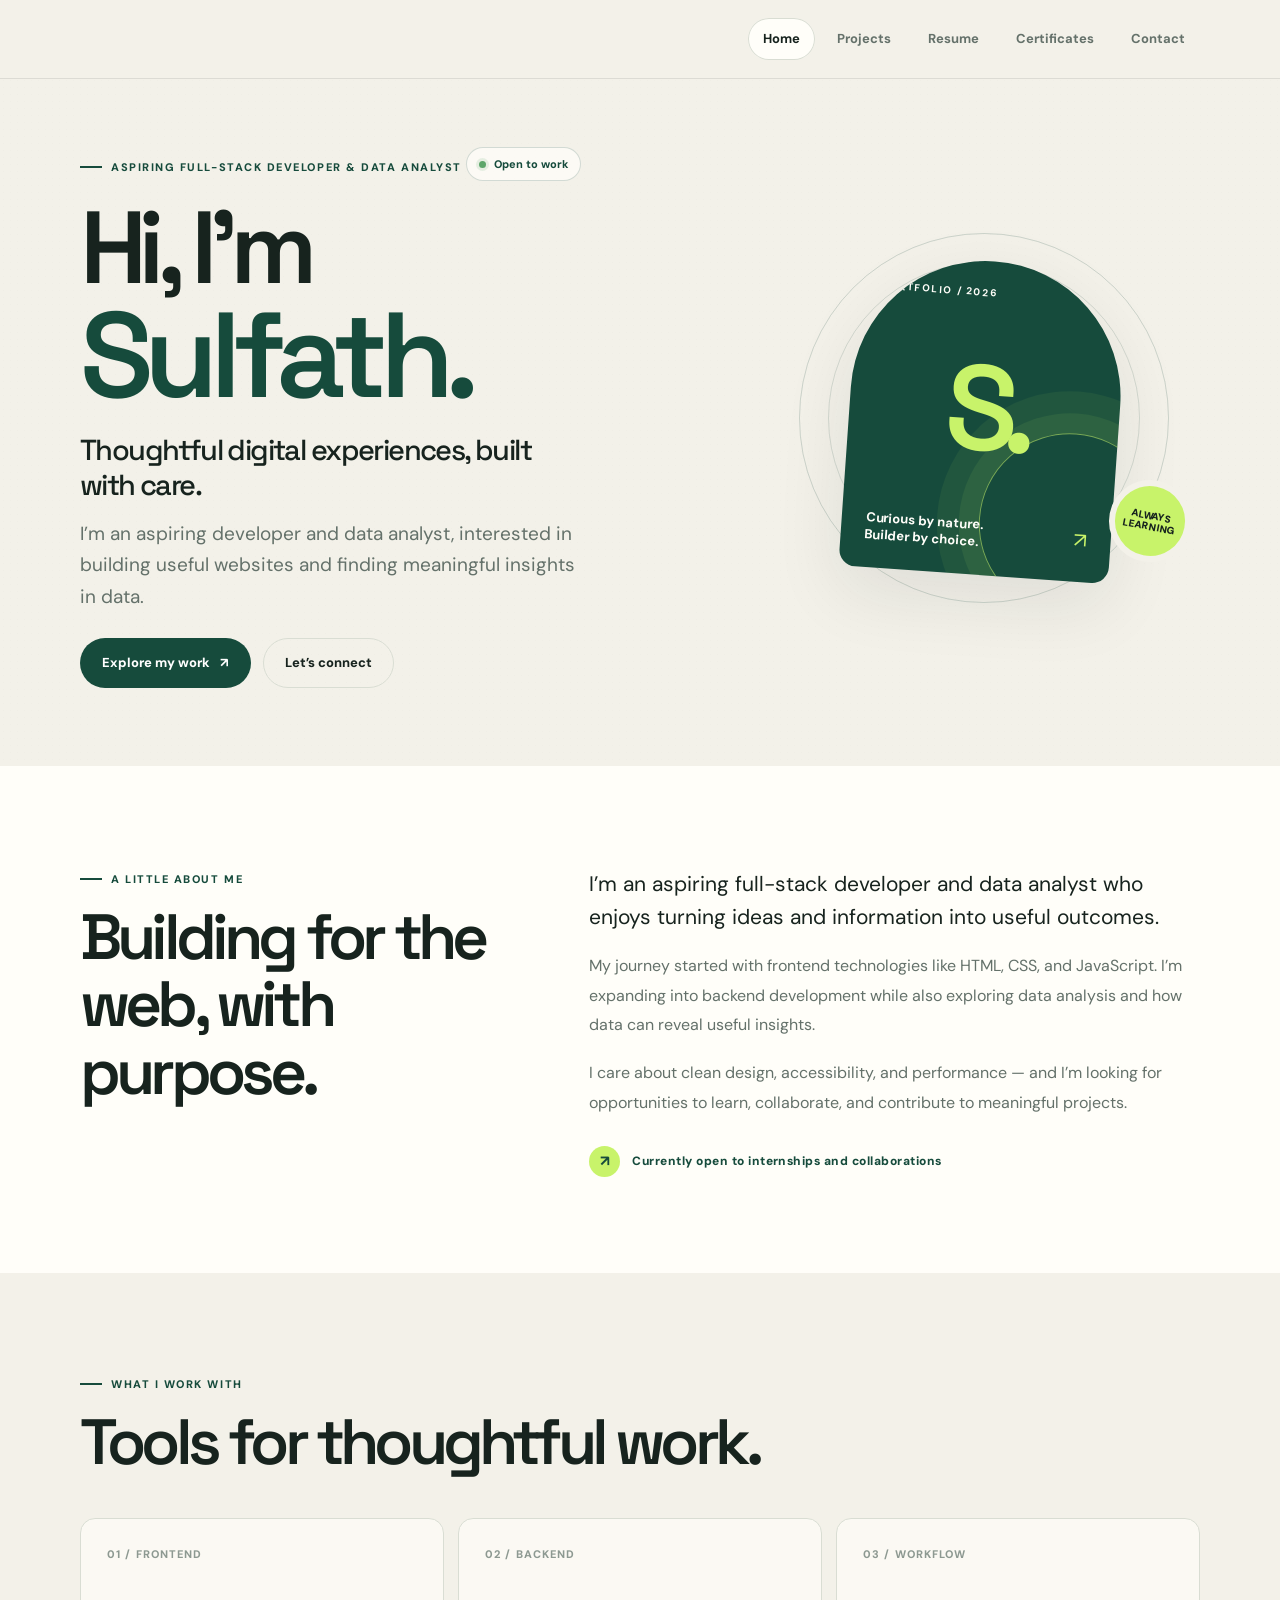
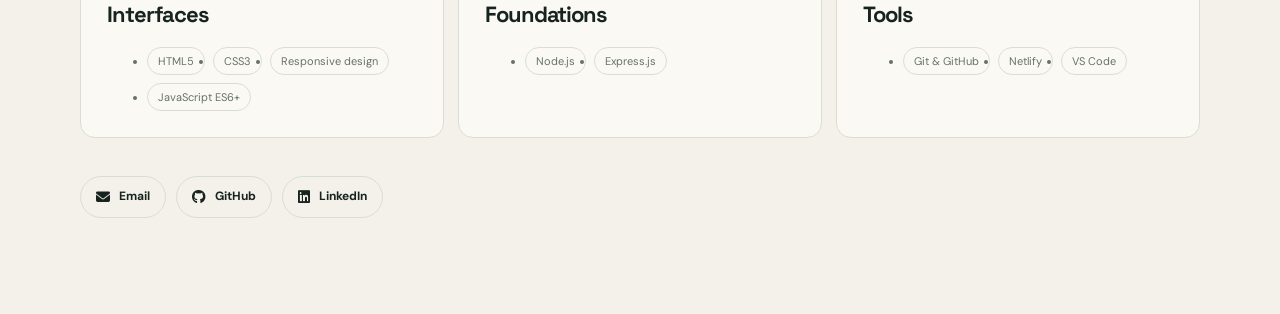
==== index.html @ 7ce67035 "Sulfath_Portfolio" ====
<!DOCTYPE html>
<html lang="en">
<head>
  <meta charset="UTF-8" />
  <meta name="viewport" content="width=device-width, initial-scale=1" />
  <title>Sulfath — Developer & Data Analyst</title>
  <meta name="description" content="Sulfath — aspiring full-stack developer and data analyst. Explore projects, skills, and contact." />
  <link rel="stylesheet" href="style.css" />
  <link rel="stylesheet" href="https://cdnjs.cloudflare.com/ajax/libs/font-awesome/6.5.0/css/all.min.css">
  <link rel="preconnect" href="https://fonts.googleapis.com" />
  <link rel="preconnect" href="https://fonts.gstatic.com" crossorigin />
  <link href="https://fonts.googleapis.com/css2?family=DM+Sans:wght@400;500;600;700;800&family=Space+Grotesk:wght@400;500;600;700&display=swap" rel="stylesheet" />
</head>
<body>
 
  <a class="skip-link" href="#main">Skip to content</a>

  
  <header class="site-header">
    <nav class="nav container" aria-label="Primary">
      <button class="nav-toggle" type="button" aria-label="Open navigation menu" aria-expanded="false" aria-controls="nav-menu">
        <span class="hamburger"></span>
      </button>
      <ul id="nav-menu" class="nav-menu">
        <li><a href="index.html">Home</a></li>
        <li><a href="project.html">Projects</a></li>
        <li><a href="resume.html">Resume</a></li>
        <li><a href="certifications.html">Certificates</a></li>
        <li><a href="contact.html">Contact</a></li>
      </ul>
    </nav>
  </header>

  <main id="main">
    <section id="hero" class="hero">
      <div class="container hero-inner">
        <div class="hero-copy">
          <p class="eyebrow fade-in">Aspiring full-stack developer & data analyst</p>
          <span class="availability-pill"><span aria-hidden="true"></span> Open to work</span>
          <h1 class="fade-in">Hi, I’m <span class="hero-name">Sulfath.</span></h1>
          <h2 class="hero-tagline">Thoughtful digital experiences, built with care.</h2>
          <p class="fade-in delay">I’m an aspiring developer and data analyst, interested in building useful websites and finding meaningful insights in data.</p>
          <div class="hero-buttons fade-in delay2">
            <a href="project.html" class="btn primary">Explore my work <span aria-hidden="true">↗</span></a>
            <a href="contact.html" class="btn outline">Let’s connect</a>
          </div>
        </div>
        <div class="hero-visual" aria-label="Sulfath P C, aspiring full-stack developer and data analyst" role="img">
          <div class="visual-orbit"></div>
          <div class="visual-core">
            <span class="visual-label">Portfolio / 2026</span>
            <span class="visual-monogram">S.</span>
            <div class="visual-bottom"><strong>Curious by nature.<br>Builder by choice.</strong><span>↗</span></div>
          </div>
          <div class="visual-sticker">Always<br>learning</div>
        </div>
      </div>
    </section>

    <section id="about" class="section">
      <div class="container about-layout">
        <div class="section-heading">
          <p class="eyebrow">A little about me</p>
          <h2>Building for the web, with purpose.</h2>
        </div>
        <div class="about-copy">
          <p>I’m an aspiring full-stack developer and data analyst who enjoys turning ideas and information into useful outcomes.</p>
          <p>My journey started with frontend technologies like HTML, CSS, and JavaScript. I’m expanding into backend development while also exploring data analysis and how data can reveal useful insights.</p>
          <p>I care about clean design, accessibility, and performance — and I’m looking for opportunities to learn, collaborate, and contribute to meaningful projects.</p>
          <div class="about-note">Currently open to internships and collaborations</div>
        </div>
      </div>
    </section>

    <section id="skills" class="section">
      <div class="container">
        <div class="section-heading">
          <p class="eyebrow">What I work with</p>
          <h2>Tools for thoughtful work.</h2>
        </div>
        <div class="skills-grid">
          <div class="skill-category">
            <span class="skill-number">01 / FRONTEND</span>
            <h3>Interfaces</h3>
            <ul><li>HTML5</li><li>CSS3</li><li>Responsive design</li><li>JavaScript ES6+</li></ul>
          </div>
          <div class="skill-category">
            <span class="skill-number">02 / BACKEND</span>
            <h3>Foundations</h3>
            <ul><li>Node.js</li><li>Express.js</li></ul>
          </div>
          <div class="skill-category">
            <span class="skill-number">03 / WORKFLOW</span>
            <h3>Tools</h3>
            <ul><li>Git & GitHub</li><li>Netlify</li><li>VS Code</li></ul>
          </div>
        </div>
        <div class="contact-links">
          <a href="mailto:sulfathsulfath31@gmail.com"><i class="fa-solid fa-envelope" aria-hidden="true"></i> Email</a>
          <a href="https://github.com/Sulfath786" target="_blank" rel="noreferrer"><i class="fa-brands fa-github" aria-hidden="true"></i> GitHub</a>
          <a href="https://www.linkedin.com/in/sulfath-p-c-835056376" target="_blank" rel="noreferrer"><i class="fa-brands fa-linkedin" aria-hidden="true"></i> LinkedIn</a>
        </div>
      </div>
    </section>

  </main>

  
  </footer>
<script src="script.js"></script>


</body>
</html>
---- style.css ----
:root {
  color-scheme: light;
  --paper: #f3f1e9;
  --surface: #fffef9;
  --ink: #17231e;
  --muted: #64716a;
  --line: #d9ddd3;
  --green: #164b3c;
  --lime: #c8f36a;
  --shadow: 0 24px 70px rgba(23, 35, 30, .09);
}

* {
  box-sizing: border-box;
}

html {
  min-height: 100%;
  scroll-behavior: smooth;
}

body {
  min-height: 100vh;
  margin: 0;
  display: flex;
  flex-direction: column;
  background: var(--paper);
  color: var(--ink);
  font-family: "DM Sans", Inter, system-ui, -apple-system, "Segoe UI", sans-serif;
  font-size: 16px;
  line-height: 1.65;
  -webkit-font-smoothing: antialiased;
}

body::before {
  position: fixed;
  z-index: -1;
  inset: 0;
  background-image: radial-gradient(rgba(23, 35, 30, .09) .65px, transparent .65px);
  background-size: 7px 7px;
  content: "";
  opacity: .14;
  pointer-events: none;
}

a {
  color: inherit;
  text-decoration: none;
}

button,
input,
textarea {
  font: inherit;
}

button,
a,
input,
textarea {
  -webkit-tap-highlight-color: transparent;
}

a:focus-visible,
button:focus-visible,
input:focus-visible,
textarea:focus-visible {
  outline: 3px solid #6b9b34;
  outline-offset: 4px;
}

[hidden] {
  display: none !important;
}

.container {
  width: min(1120px, calc(100% - 48px));
  margin: 0 auto;
}

.skip-link {
  position: fixed;
  z-index: 100;
  top: 12px;
  left: 12px;
  padding: 10px 16px;
  transform: translateY(-160%);
  border-radius: 999px;
  background: var(--lime);
  color: var(--ink);
  font-weight: 700;
}

.skip-link:focus {
  transform: translateY(0);
}

.site-header {
  position: sticky;
  z-index: 20;
  top: 0;
  border-bottom: 1px solid rgba(23, 35, 30, .1);
  background: rgba(243, 241, 233, .9);
  backdrop-filter: blur(18px);
}

.nav {
  min-height: 78px;
  display: flex;
  align-items: center;
  justify-content: flex-end;
  gap: 24px;
}

.nav-menu {
  display: flex;
  align-items: center;
  gap: 7px;
  margin: 0;
  padding: 0;
  list-style: none;
}

.nav-menu a {
  display: inline-flex;
  align-items: center;
  min-height: 42px;
  padding: 0 15px;
  border-radius: 999px;
  color: var(--muted);
  font-size: 13px;
  font-weight: 700;
  transition: background .2s ease, color .2s ease;
}

.nav-menu a:hover,
.nav-menu a.active {
  background: var(--surface);
  color: var(--ink);
}

.nav-menu a.active {
  box-shadow: inset 0 0 0 1px var(--line);
}

.nav-toggle {
  width: 44px;
  height: 44px;
  display: none;
  align-items: center;
  justify-content: center;
  border: 1px solid var(--line);
  border-radius: 50%;
  background: var(--surface);
  cursor: pointer;
}

.hamburger,
.hamburger::before,
.hamburger::after {
  width: 17px;
  height: 2px;
  display: block;
  border-radius: 2px;
  background: var(--ink);
}

.hamburger {
  position: relative;
}

.hamburger::before,
.hamburger::after {
  position: absolute;
  left: 0;
  content: "";
}

.hamburger::before {
  top: -6px;
}

.hamburger::after {
  top: 6px;
}

main {
  flex: 1;
}

.hero {
  min-height: 650px;
  display: flex;
  align-items: center;
  padding: 68px 0 78px;
}

.hero-inner {
  display: grid;
  grid-template-columns: minmax(0, 1.15fr) minmax(300px, .85fr);
  align-items: center;
  gap: clamp(40px, 8vw, 110px);
}

.eyebrow {
  display: inline-flex;
  align-items: center;
  gap: 9px;
  margin: 0 0 22px;
  color: var(--green);
  font-size: 11px;
  font-weight: 800;
  letter-spacing: .14em;
  text-transform: uppercase;
}

.eyebrow::before {
  width: 22px;
  height: 2px;
  background: currentColor;
  content: "";
}

.hero h1 {
  max-width: 720px;
  margin: 0;
  font-family: "Space Grotesk", "DM Sans", sans-serif;
  font-size: clamp(3.5rem, 8vw, 7rem);
  font-weight: 600;
  letter-spacing: -.085em;
  line-height: .96;
}

.hero h1 span {
  color: var(--green);
}

.hero h1 .hero-name {
  display: block;
  font-size: 1.18em;
}

.hero-tagline {
  max-width: 500px;
  margin: 20px 0 0;
  font-family: "Space Grotesk", "DM Sans", sans-serif;
  font-size: clamp(20px, 2.7vw, 29px);
  font-weight: 500;
  letter-spacing: -.055em;
  line-height: 1.2;
}

.hero-copy > p:not(.eyebrow) {
  max-width: 510px;
  margin: 15px 0 26px;
  color: var(--muted);
  font-size: clamp(16px, 1.8vw, 19px);
}

.availability-pill {
  display: inline-flex;
  align-items: center;
  gap: 8px;
  margin: 0 0 18px;
  padding: 7px 12px;
  border: 1px solid rgba(22, 75, 60, .18);
  border-radius: 999px;
  background: rgba(255, 254, 249, .7);
  color: var(--green);
  font-size: 11px;
  font-weight: 800;
}

.availability-pill span {
  width: 7px;
  height: 7px;
  border-radius: 50%;
  background: #5da66a;
  box-shadow: 0 0 0 3px rgba(93, 166, 106, .14);
}

.hero-buttons {
  display: flex;
  flex-wrap: wrap;
  gap: 12px;
}

.btn {
  min-height: 50px;
  display: inline-flex;
  align-items: center;
  justify-content: center;
  gap: 10px;
  padding: 0 21px;
  border: 1px solid transparent;
  border-radius: 999px;
  font-size: 13px;
  font-weight: 800;
  transition: transform .2s ease, background .2s ease, border-color .2s ease;
}

.btn:hover {
  transform: translateY(-2px);
}

.btn.primary {
  background: var(--green);
  color: white;
  box-shadow: none;
}

.btn.primary:hover {
  background: #0e382c;
  color: white;
  box-shadow: none;
}

.btn.outline {
  border-color: var(--line);
  background: transparent;
  color: var(--ink);
}

.btn.outline:hover {
  border-color: var(--ink);
  background: var(--surface);
}

.hero-visual {
  position: relative;
  min-height: 390px;
  display: grid;
  place-items: center;
}

.visual-orbit {
  position: absolute;
  width: min(100%, 370px);
  aspect-ratio: 1;
  border: 1px solid rgba(22, 75, 60, .18);
  border-radius: 50%;
}

.visual-orbit::before,
.visual-orbit::after {
  position: absolute;
  inset: 28px;
  border: 1px solid rgba(22, 75, 60, .14);
  border-radius: 50%;
  content: "";
}

.visual-orbit::after {
  inset: 58px;
}

.visual-core {
  position: relative;
  width: min(74%, 270px);
  aspect-ratio: .86;
  display: flex;
  flex-direction: column;
  justify-content: space-between;
  overflow: hidden;
  padding: 24px;
  transform: rotate(4deg);
  border-radius: 180px 180px 22px 22px;
  background: var(--green);
  color: var(--surface);
  box-shadow: var(--shadow);
}

.visual-core::before {
  position: absolute;
  right: -49px;
  bottom: -34px;
  width: 180px;
  height: 180px;
  border: 1px solid rgba(200, 243, 106, .55);
  border-radius: 50%;
  box-shadow: 0 0 0 20px rgba(200, 243, 106, .07), 0 0 0 42px rgba(200, 243, 106, .06);
  content: "";
}

.visual-label {
  position: relative;
  z-index: 1;
  font-size: 10px;
  font-weight: 700;
  letter-spacing: .16em;
  text-transform: uppercase;
}

.visual-monogram {
  position: relative;
  z-index: 1;
  align-self: center;
  color: var(--lime);
  font-family: "Space Grotesk", sans-serif;
  font-size: clamp(72px, 11vw, 120px);
  font-weight: 600;
  letter-spacing: -.12em;
  line-height: 1;
}

.visual-bottom {
  position: relative;
  z-index: 1;
  display: flex;
  align-items: end;
  justify-content: space-between;
  gap: 10px;
}

.visual-bottom strong {
  max-width: 130px;
  font-size: 13px;
  line-height: 1.35;
}

.visual-bottom span {
  color: var(--lime);
  font-size: 21px;
}

.visual-sticker {
  position: absolute;
  z-index: 2;
  right: 2%;
  bottom: 13%;
  width: 82px;
  height: 82px;
  display: grid;
  place-items: center;
  transform: rotate(11deg);
  border: 6px solid var(--paper);
  border-radius: 50%;
  background: var(--lime);
  color: var(--ink);
  font-size: 10px;
  font-weight: 900;
  line-height: 1.1;
  text-align: center;
  text-transform: uppercase;
}

.section {
  padding: 96px 0;
}

.section h2,
.section-heading h1,
.section-heading h2,
.section-title {
  margin: 0;
  color: var(--ink);
  font-family: "Space Grotesk", "DM Sans", sans-serif;
  font-size: clamp(2.4rem, 5vw, 4.2rem);
  font-weight: 600;
  letter-spacing: -.075em;
  line-height: 1.05;
  text-align: left;
}

.section-heading {
  max-width: 680px;
  margin-bottom: 42px;
}

.section-heading .eyebrow {
  margin-bottom: 16px;
}

.section-heading > p:not(.eyebrow) {
  max-width: 540px;
  margin: 17px 0 0;
  color: var(--muted);
}

#about {
  background: var(--surface);
}

.about-layout {
  display: grid;
  grid-template-columns: .8fr 1.2fr;
  gap: clamp(35px, 8vw, 110px);
  align-items: start;
}

#about .section-heading {
  margin: 0;
}

.about-copy {
  padding-top: 6px;
}

#about .about-copy p {
  max-width: 650px;
  margin: 0 0 18px;
  color: var(--muted);
  font-size: 16px;
  line-height: 1.85;
}

.about-copy p:first-child {
  color: var(--ink) !important;
  font-size: 21px !important;
  line-height: 1.55 !important;
}

.about-note {
  display: flex;
  align-items: center;
  gap: 12px;
  margin-top: 29px;
  color: var(--green);
  font-size: 12px;
  font-weight: 800;
  letter-spacing: .04em;
}

.about-note::before {
  width: 31px;
  height: 31px;
  display: grid;
  place-items: center;
  border-radius: 50%;
  background: var(--lime);
  content: "↗";
  font-size: 15px;
}

#skills {
  padding-top: 94px;
}

.skills-grid {
  display: grid;
  grid-template-columns: repeat(3, minmax(0, 1fr));
  gap: 14px;
  margin-top: 0;
}

.skill-category {
  min-height: 220px;
  padding: 26px;
  border: 1px solid var(--line);
  border-radius: 15px;
  background: rgba(255, 254, 249, .62);
  box-shadow: none;
}

.skill-number {
  display: block;
  margin-bottom: 32px;
  color: #8d9991;
  font-size: 11px;
  font-weight: 800;
  letter-spacing: .1em;
}

.skill-category h3 {
  margin: 0;
  color: var(--ink);
  font-family: "Space Grotesk", sans-serif;
  font-size: 22px;
  letter-spacing: -.05em;
}

.skill-category ul {
  display: flex;
  flex-wrap: wrap;
  gap: 8px;
  margin: 15px 0 0;
}

.skill-category li {
  margin: 0;
  padding: 6px 10px;
  border: 1px solid var(--line);
  border-radius: 999px;
  color: var(--muted);
  font-size: 11px;
  line-height: 1.3;
}

#skills .contact-links {
  justify-content: flex-start;
  margin-top: 38px;
}

.contact-links {
  display: flex;
  flex-wrap: wrap;
  align-items: center;
  gap: 10px;
  margin-top: 26px;
}

.contact-links a {
  display: inline-flex;
  align-items: center;
  gap: 9px;
  padding: 10px 15px;
  border: 1px solid var(--line);
  border-radius: 999px;
  background: transparent;
  color: var(--ink);
  font-size: 12px;
  font-weight: 700;
  transition: background .2s ease, color .2s ease, border-color .2s ease;
}

.contact-links a:hover {
  border-color: var(--green);
  background: var(--green);
  color: white;
}

.contact-links i {
  margin: 0;
  font-size: 14px;
}

.page-intro {
  padding: 86px 0 35px;
}

.page-intro .section-heading {
  margin: 0;
}

.certificates-page {
  background: #efeee9;
}

.certificates-header {
  border-bottom: 1px solid rgba(23, 35, 30, .12);
  background: rgba(247, 245, 240, .92);
}

.certificates-topbar {
  display: flex;
  align-items: center;
  justify-content: space-between;
  gap: 18px;
  min-height: 58px;
}

.title-pill {
  display: inline-flex;
  align-items: center;
  gap: 8px;
  padding: 6px 12px;
  border-radius: 999px;
  background: rgba(255, 255, 255, .4);
  color: #2b312f;
  font-size: 16px;
  font-weight: 600;
}

.title-pill__icon {
  display: inline-grid;
  place-items: center;
  width: 18px;
  height: 18px;
  border: 1px solid rgba(23, 35, 30, .5);
  border-radius: 50%;
  font-size: 11px;
  line-height: 1;
}

.certificates-main {
  padding: 22px 0 50px;
}

.certificates-shell {
  border: 1px solid rgba(23, 35, 30, .12);
  border-radius: 16px 16px 0 0;
  background: rgba(255, 255, 255, .28);
  box-shadow: 0 10px 30px rgba(23, 35, 30, .04);
}

.browser-toolbar {
  display: flex;
  align-items: center;
  gap: 16px;
  padding: 14px 18px;
  border-bottom: 1px solid rgba(23, 35, 30, .12);
  background: rgba(255, 255, 255, .5);
}

.browser-toolbar__dots {
  display: flex;
  align-items: center;
  gap: 8px;
}

.dot {
  width: 12px;
  height: 12px;
  border-radius: 50%;
  display: inline-block;
}

.dot--red { background: #f06a67; }
.dot--yellow { background: #f6c36f; }
.dot--green { background: #61c757; }

.browser-toolbar__path {
  min-width: 0;
  flex: 1;
  padding: 0 14px;
  border: 1px solid rgba(23, 35, 30, .12);
  border-radius: 999px;
  background: rgba(255, 255, 255, .6);
  color: #5c665f;
  font-size: 12px;
  line-height: 1.8;
  white-space: nowrap;
  overflow: hidden;
  text-overflow: ellipsis;
}

.certificates-grid {
  display: grid;
  grid-template-columns: repeat(3, minmax(0, 1fr));
  gap: 18px;
  padding: 18px;
  background: rgba(240, 238, 232, .8);
}

.placeholder-card {
  border: 1px solid rgba(23, 35, 30, .08);
  border-radius: 12px;
  background: rgba(255, 255, 255, .18);
  box-shadow: inset 0 0 0 1px rgba(255, 255, 255, .18);
}

.placeholder-card--large {
  min-height: 420px;
}

.placeholder-card--small {
  min-height: 170px;
}

.certification-content {
  padding-top: 20px;
}

.certification-toolbar {
  display: flex;
  align-items: end;
  justify-content: space-between;
  gap: 20px;
}

.certification-toolbar {
  margin-bottom: 24px;
}

.certification-toolbar .eyebrow {
  margin-bottom: 10px;
}

.certification-toolbar h2 {
  margin: 0;
  font-family: "Space Grotesk", sans-serif;
  font-size: clamp(29px, 4vw, 42px);
  font-weight: 600;
  letter-spacing: -.07em;
  line-height: 1.1;
}

.certificate-count {
  margin: 0;
  padding: 8px 13px;
  border: 1px solid var(--line);
  border-radius: 999px;
  color: var(--muted);
  font-size: 11px;
  font-weight: 800;
  letter-spacing: .06em;
}

.certificate-upload-hint {
  margin: -7px 0 18px;
  color: var(--muted);
  font-size: 13px;
}

.certificate-upload-hint strong {
  color: var(--ink);
  font-weight: 700;
}

.certificate-gallery {
  display: grid;
  grid-template-columns: repeat(3, minmax(0, 1fr));
  align-items: stretch;
  gap: 18px;
}

.certificate-card {
  position: relative;
  min-width: 0;
  display: grid;
  aspect-ratio: 4 / 3;
  place-items: center;
  overflow: hidden;
  padding: 0;
  border: 1px solid var(--line);
  border-radius: 16px;
  background:
    radial-gradient(circle at 50% 50%, rgba(22, 75, 60, .08), transparent 58%),
    #eeede5;
  box-shadow: 0 8px 26px rgba(23, 35, 30, .05);
  transition: transform .2s ease, box-shadow .2s ease;
}

.certificate-card:hover {
  transform: translateY(-4px);
  box-shadow: var(--shadow);
}

.certificate-card img {
  position: absolute;
  inset: 0;
  width: 100%;
  height: 100%;
  border-radius: 0;
  object-fit: contain;
  opacity: 0;
  transition: opacity .2s ease;
}

.certificate-card.has-image img {
  opacity: 1;
}

.certificate-card--wide img {
  transform: scaleX(1.12);
}

.certificate-placeholder-mark {
  position: relative;
  z-index: 1;
  width: 43px;
  height: 43px;
  display: grid;
  place-items: center;
  border: 1px solid rgba(22, 75, 60, .22);
  border-radius: 50%;
  color: var(--green);
  font-size: 11px;
  font-weight: 700;
  letter-spacing: .08em;
}

.certificate-card.has-image .certificate-placeholder-mark {
  display: none;
}

.certificate-card-placeholder {
  border-style: dashed;
  box-shadow: none;
}

.certificate-card-placeholder:hover {
  transform: none;
  box-shadow: none;
}

.certificate-card.image-missing img {
  display: none;
}

#projects {
  padding-top: 0;
}

.projects-container {
  display: grid;
  grid-template-columns: repeat(2, minmax(0, 1fr));
  gap: 18px;
  margin-top: 0;
}

.project-card {
  min-height: 460px;
  display: flex;
  flex-direction: column;
  overflow: hidden;
  padding: 0;
  border: 1px solid var(--line);
  border-radius: 18px;
  background: var(--surface);
  box-shadow: none;
  transition: transform .25s ease, box-shadow .25s ease;
}

.project-card:hover {
  transform: translateY(-5px);
  box-shadow: var(--shadow);
}

.project-art {
  position: relative;
  min-height: 230px;
  display: grid;
  place-items: center;
  overflow: hidden;
  background: #d9e8ca;
}

.project-art::before,
.project-art::after {
  position: absolute;
  border: 1px solid rgba(23, 35, 30, .2);
  border-radius: 50%;
  content: "";
}

.project-art::before {
  width: 220px;
  height: 220px;
}

.project-art::after {
  width: 165px;
  height: 165px;
}

.project-art--cafe {
  background: #e8c19c;
}

.project-art-mark {
  position: relative;
  z-index: 1;
  color: var(--green);
  font-family: "Space Grotesk", sans-serif;
  font-size: clamp(46px, 7vw, 82px);
  font-weight: 600;
  letter-spacing: -.09em;
}

.project-index {
  position: absolute;
  top: 18px;
  left: 20px;
  z-index: 1;
  font-size: 10px;
  font-weight: 800;
  letter-spacing: .12em;
}

.project-card-content {
  display: flex;
  flex: 1;
  flex-direction: column;
  padding: 25px 26px 26px;
}

.project-card h3 {
  margin: 0;
  color: var(--ink);
  font-family: "Space Grotesk", sans-serif;
  font-size: 25px;
  font-weight: 600;
  letter-spacing: -.055em;
}

.project-card h2 {
  margin: 0;
  color: var(--ink);
  font-family: "Space Grotesk", sans-serif;
  font-size: 25px;
  font-weight: 600;
  letter-spacing: -.055em;
  line-height: 1.2;
  text-align: left;
}

.project-card p {
  margin: 10px 0 0;
  color: var(--muted);
  font-size: 14px;
  line-height: 1.7;
}

.tech-tags {
  display: flex;
  flex-wrap: wrap;
  gap: 7px;
  margin: 18px 0;
}

.tag {
  margin: 0;
  padding: 5px 9px;
  border: 1px solid var(--line);
  border-radius: 999px;
  background: transparent;
  color: var(--muted);
  font-size: 10px;
}

.project-links {
  gap: 9px;
  margin-top: auto;
  padding-top: 3px;
}

.project-links a {
  display: inline-flex;
  align-items: center;
  gap: 8px;
  padding: 9px 13px;
  border: 1px solid var(--line);
  border-radius: 999px;
  background: transparent;
  color: var(--ink);
  font-size: 11px;
  font-weight: 800;
}

.project-links a:hover {
  border-color: var(--green);
  background: var(--green);
  color: white;
}

.contact-card {
  width: min(1120px, calc(100% - 48px));
  margin: 70px auto 90px;
  padding: 0;
  border: 0;
  border-radius: 0;
  background: transparent;
  box-shadow: none;
  animation: none;
  opacity: 1;
}

.contact-layout {
  display: grid;
  grid-template-columns: .85fr 1.15fr;
  gap: clamp(40px, 9vw, 120px);
  align-items: start;
}

.contact-intro .section-heading {
  margin-bottom: 25px;
}

.contact-intro > p {
  max-width: 400px;
  color: var(--muted);
}

.contact-intro .contact-links {
  align-items: flex-start;
}

.contact-intro .contact-links a {
  width: 100%;
  justify-content: flex-start;
  padding: 12px 15px;
}

.contact-form {
  max-width: none;
  gap: 9px;
  margin: 0;
  padding: 31px;
  border: 1px solid var(--line);
  border-radius: 18px;
  background: var(--surface);
}

.contact-form label {
  margin-top: 8px;
  color: var(--ink);
  font-size: 12px;
  font-weight: 800;
}

.contact-form input,
.contact-form textarea {
  width: 100%;
  padding: 13px 14px;
  border: 1px solid var(--line);
  border-radius: 9px;
  background: #faf9f4;
  color: var(--ink);
  font-size: 14px;
}

.contact-form textarea {
  min-height: 140px;
  resize: vertical;
}

.contact-form input:focus,
.contact-form textarea:focus {
  border-color: var(--green);
  outline: 3px solid rgba(22, 75, 60, .1);
}

.contact-form button {
  min-height: 50px;
  margin-top: 9px;
  border: 0;
  border-radius: 999px;
  background: var(--green);
  color: white;
  font-size: 13px;
  font-weight: 800;
  cursor: pointer;
  transition: transform .2s ease, background .2s ease;
}

.contact-form button:hover {
  transform: translateY(-2px);
  background: #0e382c;
  color: white;
}

.form-status {
  display: block;
  min-height: 22px;
  margin: 4px 0 0;
  color: var(--green);
  font-size: 12px;
  font-weight: 700;
}

.resume-card {
  max-width: 740px;
  margin: 0 auto;
  padding: clamp(32px, 7vw, 68px);
  border: 1px solid var(--line);
  border-radius: 20px;
  background: var(--surface);
  box-shadow: var(--shadow);
  text-align: left;
}

.resume-section {
  display: flex;
  flex: 1;
  align-items: center;
  padding-top: 24px;
  padding-bottom: 72px;
}

.resume-page main {
  display: flex;
  flex-direction: column;
}

.resume-page .page-intro {
  padding-top: 38px;
  padding-bottom: 0;
}

.resume-page .page-intro .section-heading {
  margin-right: auto;
  margin-left: auto;
}

.resume-download-top {
  display: flex;
  width: max-content;
  min-height: 58px;
  margin: 24px auto 0 !important;
  padding: 0 30px;
  border: 1px solid rgba(22, 75, 60, .18) !important;
  background: linear-gradient(135deg, #1d624d, #164b3c) !important;
  box-shadow: 0 10px 24px rgba(22, 75, 60, .22), 0 0 0 5px rgba(22, 75, 60, .07) !important;
  font-size: 15px;
}

.resume-download-top:hover {
  box-shadow: 0 14px 30px rgba(22, 75, 60, .28), 0 0 0 6px rgba(22, 75, 60, .09) !important;
}

.resume-card h2 {
  margin: 0;
  font-family: "Space Grotesk", sans-serif;
  font-size: clamp(42px, 7vw, 72px);
  letter-spacing: -.08em;
  line-height: 1;
}

.resume-card p {
  margin: 20px 0 28px;
  color: var(--muted);
}

.resume-card .resume-details {
  display: grid;
  grid-template-columns: repeat(2, 1fr);
  gap: 12px;
  margin: 32px 0;
}

.resume-detail {
  padding: 18px;
  border: 1px solid var(--line);
  border-radius: 12px;
}

.resume-detail span {
  display: block;
  margin-bottom: 5px;
  color: var(--muted);
  font-size: 10px;
  font-weight: 800;
  letter-spacing: .1em;
  text-transform: uppercase;
}

.resume-detail strong {
  font-size: 14px;
}

.site-footer {
  width: 100%;
  margin-top: auto;
  padding: 24px 0;
  border-top: 1px solid rgba(23, 35, 30, .12);
  color: var(--muted);
  font-size: 12px;
  text-align: center;
}

.site-footer p {
  margin: 0;
}

.thank-you-card {
  width: min(740px, calc(100% - 48px));
  margin: auto;
  padding: 70px 20px;
  text-align: center;
}

.thank-you-card h1 {
  margin: 0;
  font-family: "Space Grotesk", sans-serif;
  font-size: clamp(45px, 8vw, 76px);
  letter-spacing: -.08em;
}

.thank-text {
  margin: 16px auto 27px;
  color: var(--muted);
}

.fade-in {
  animation: fadeIn .7s ease both;
}

.delay {
  animation-delay: .12s;
}

.delay2 {
  animation-delay: .24s;
}

@keyframes fadeIn {
  from {
    opacity: 0;
    transform: translateY(12px);
  }
  to {
    opacity: 1;
    transform: translateY(0);
  }
}

@media (max-width: 760px) {
  .container {
    width: min(100% - 36px, 560px);
  }

  .nav {
    position: relative;
    min-height: 70px;
  }

  .nav-toggle {
    display: inline-flex;
  }

  .nav-menu {
    position: absolute;
    top: calc(100% - 1px);
    right: 0;
    left: 0;
    display: none;
    align-items: stretch;
    flex-direction: column;
    gap: 4px;
    padding: 12px;
    border: 1px solid var(--line);
    border-radius: 14px;
    background: var(--surface);
    box-shadow: var(--shadow);
  }

  .nav-menu.open {
    display: flex;
  }

  .nav-menu a {
    width: 100%;
  }

  .hero {
    min-height: 0;
    padding: 70px 0 58px;
  }

  .hero-inner {
    grid-template-columns: 1fr;
    gap: 18px;
  }

  .hero h1 {
    font-size: clamp(3.6rem, 15vw, 6rem);
  }

  .hero h1 .hero-name {
    font-size: 1.16em;
  }

  .hero-visual {
    min-height: 330px;
    margin-top: 5px;
  }

  .visual-orbit {
    width: min(100%, 315px);
  }

  .visual-core {
    width: min(67%, 230px);
  }

  .section {
    padding: 70px 0;
  }

  .about-layout,
  .contact-layout {
    grid-template-columns: 1fr;
    gap: 28px;
  }

  .skills-grid {
    grid-template-columns: 1fr;
  }

  .skill-category {
    min-height: 0;
  }

  .skill-number {
    margin-bottom: 20px;
  }

  .projects-container {
    grid-template-columns: 1fr;
  }

  .resume-section {
    padding-top: 24px;
    padding-bottom: 48px;
  }

  .certificate-gallery {
    grid-template-columns: repeat(2, minmax(0, 1fr));
  }

  .page-intro {
    padding: 65px 0 28px;
  }

  .contact-card {
    width: min(100% - 36px, 560px);
    margin: 44px auto 65px;
  }
}

@media (max-width: 480px) {
  .container {
    width: calc(100% - 32px);
  }

  .hero-buttons {
    align-items: stretch;
    flex-direction: column;
  }

  .hero-buttons .btn {
    width: 100%;
  }

  .hero-visual {
    min-height: 285px;
  }

  .visual-sticker {
    right: 1%;
    bottom: 8%;
    width: 70px;
    height: 70px;
  }

  .contact-links {
    flex-direction: row;
    justify-content: flex-start;
  }

  .contact-form {
    padding: 20px;
  }

  .project-card {
    min-height: 0;
  }

  .project-art {
    min-height: 195px;
  }

  .project-card-content {
    padding: 21px;
  }

  .resume-card .resume-details {
    grid-template-columns: 1fr;
  }

  .certification-toolbar {
    align-items: flex-start;
    flex-direction: column;
  }

  .certificate-gallery {
    grid-template-columns: 1fr;
  }
}

@media (prefers-reduced-motion: reduce) {
  *,
  *::before,
  *::after {
    scroll-behavior: auto !important;
    animation-duration: .01ms !important;
    animation-iteration-count: 1 !important;
    transition-duration: .01ms !important;
  }
}
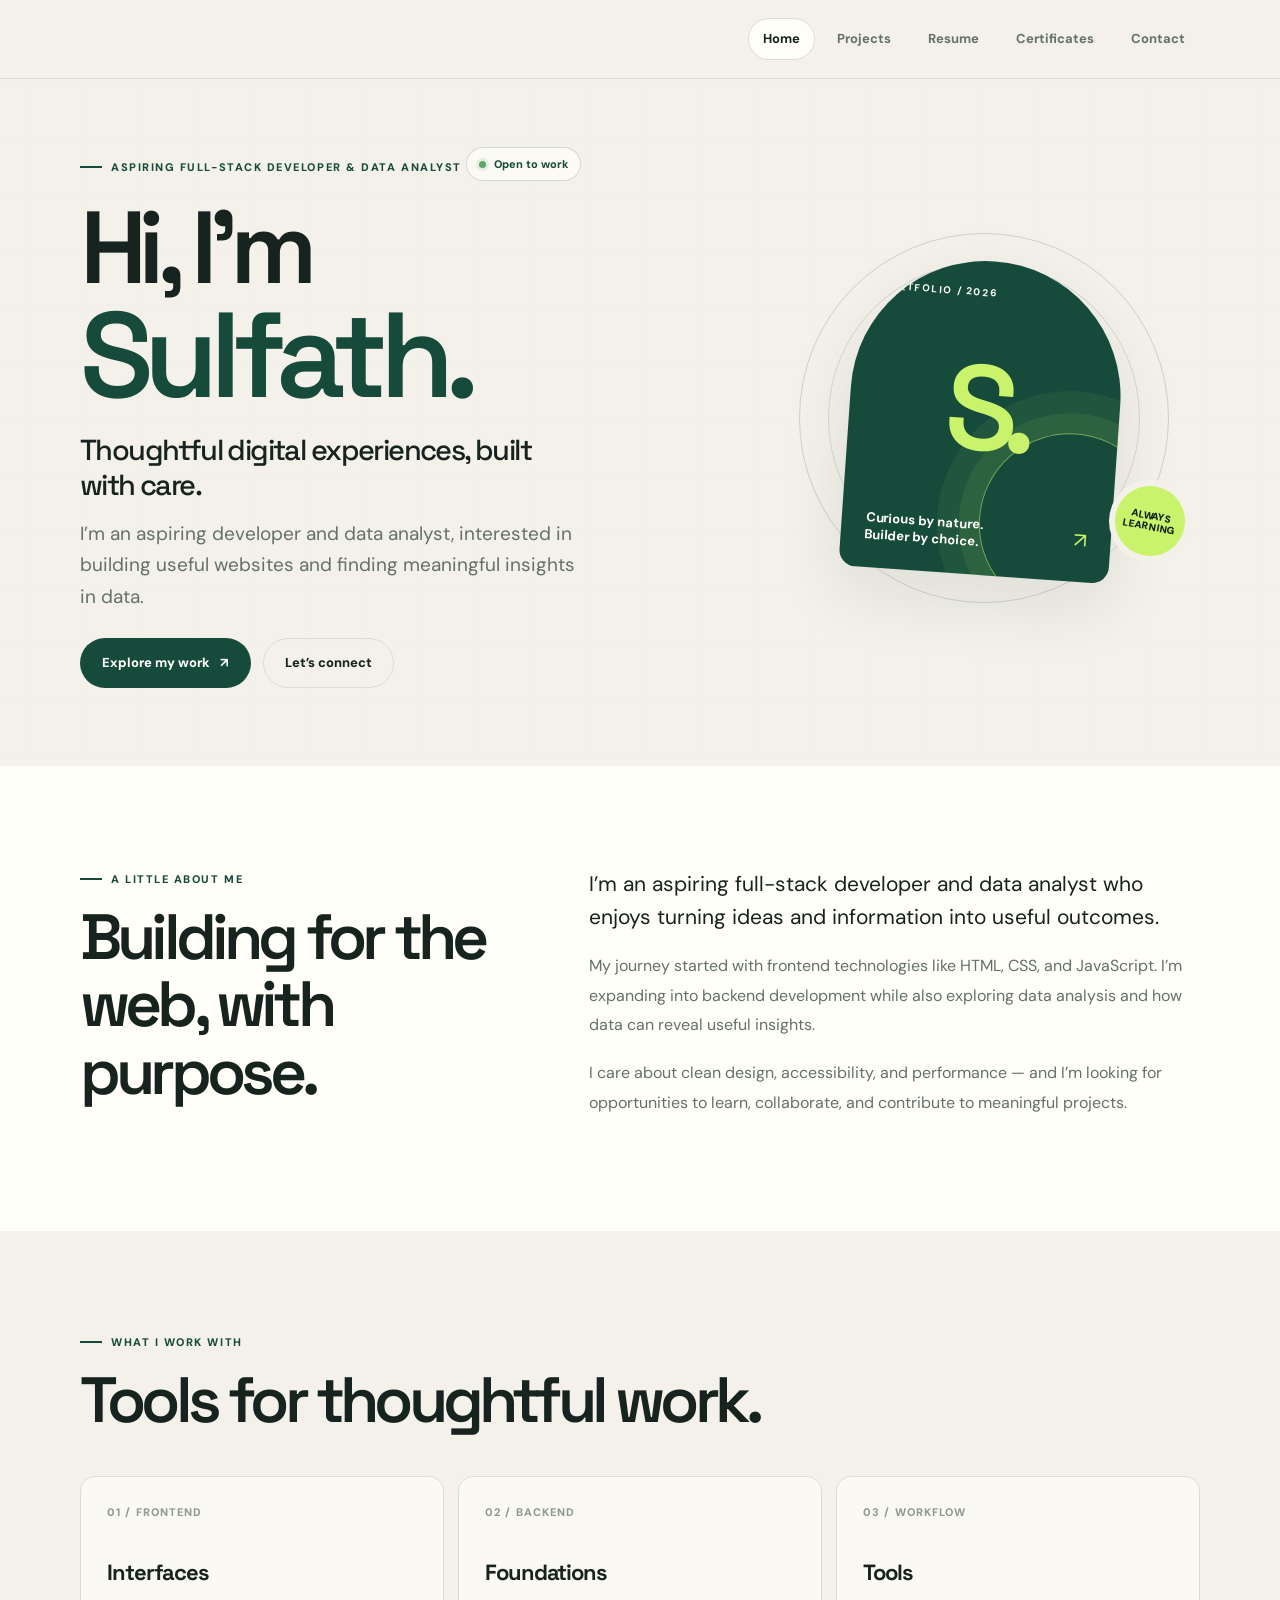
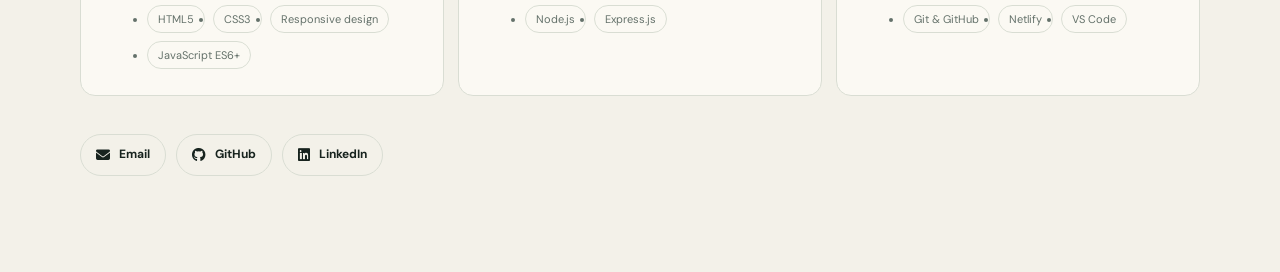
==== commit 7457b014: "Updated portfolio design" ====
--- a/index.html
+++ b/index.html
@@ -67,7 +67,6 @@
           <p>I’m an aspiring full-stack developer and data analyst who enjoys turning ideas and information into useful outcomes.</p>
           <p>My journey started with frontend technologies like HTML, CSS, and JavaScript. I’m expanding into backend development while also exploring data analysis and how data can reveal useful insights.</p>
           <p>I care about clean design, accessibility, and performance — and I’m looking for opportunities to learn, collaborate, and contribute to meaningful projects.</p>
-          <div class="about-note">Currently open to internships and collaborations</div>
         </div>
       </div>
     </section>
